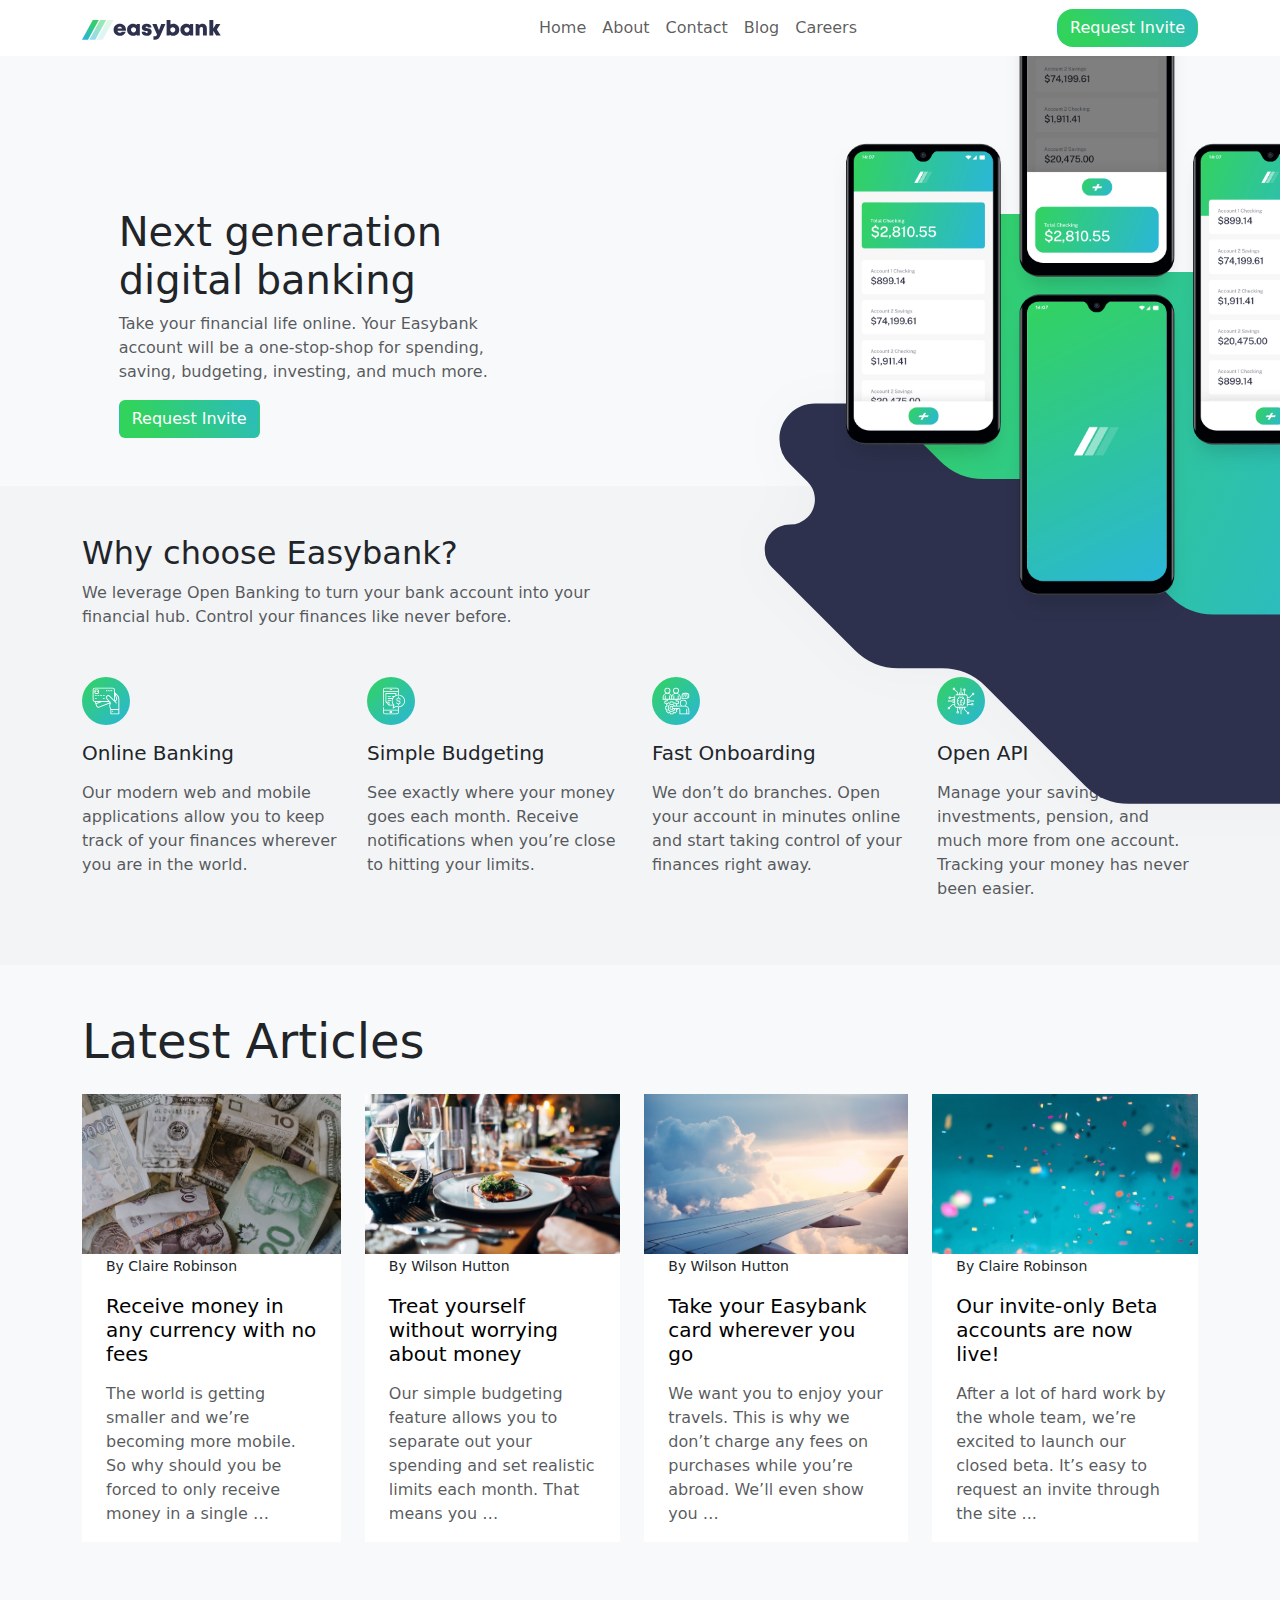
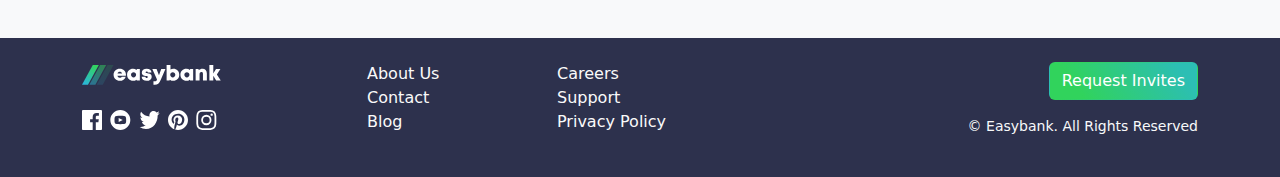
==== index.html @ a21af229 "Unnecessary items removed" ====
<!DOCTYPE html>
<html lang="en">
<head>
    <meta charset="UTF-8">
    <meta name="viewport" content="width=device-width, initial-scale=1.0">
    <title>EasyBank</title>
    <link href="https://cdn.jsdelivr.net/npm/bootstrap@5.3.3/dist/css/bootstrap.min.css" rel="stylesheet" integrity="sha384-QWTKZyjpPEjISv5WaRU9OFeRpok6YctnYmDr5pNlyT2bRjXh0JMhjY6hW+ALEwIH" crossorigin="anonymous">
    <link rel="stylesheet" href="./easybank.css">
</head>
<body class="bg-light">
    
    <nav class="navbar navbar-expand-md mb-5 bg-white fixed-top">
        <div class="container-xl">
            <a class="navbar-brand" href="#">
                <img src="./resources/images/logo.svg" alt="logo">
            </a>
            <button class="navbar-toggler" type="button" data-bs-toggle="collapse" data-bs-target="#navTitles" aria-controls="navTitles" aria-expanded="false" aria-label="Toggle navigation">
                <span class="navbar-toggler-icon"></span>
            </button>
            <div class="collapse navbar-collapse justify-content-end gap-5" id="navTitles">
                <ul class="navbar-nav me-5 pe-5 text-muted">
                    <li class="nav-item">
                        <a class="nav-link" href="#" role="button">Home</a>
                    </li>
                    <li class="nav-item">
                        <a class="nav-link" href="#" role="button">About</a>
                    </li>
                    <li class="nav-item">
                        <a class="nav-link" href="#" role="button">Contact</a>
                    </li>
                    <li class="nav-item">
                        <a class="nav-link" href="#" role="button">Blog</a>
                    </li>
                    <li class="nav-item">
                        <a class="nav-link" href="#" role="button">Careers</a>
                    </li>
                </ul>
                <button class="btn btn-md rounded-4 ms-5">Request Invite</button>
            </div>
        </div>
    </nav>

    <section id="intro">
        <div class="container-fluid">
            <div class="row justify-content-center align-items-center">
                <div class="col-12 d-md-none text-center">
                    <img src="./resources/images/bg-intro-mobile.svg" alt="intoIMG" id="mobile-intro">
                    <img src="./resources/images/image-mockups.png" alt="mockIMG" class="mockups">
                </div>
                <div class="col-8 col-md-4">
                    <h1>Next generation digital banking</h1>
                    <p class="text-muted">Take your financial life online. Your Easybank account will be a one-stop-shop for spending, saving, budgeting, investing, and much more.</p>
                    <div class="btn btn-md">Request Invite</div>
                </div>
                <div class="desktop-intro col-md-6 d-none d-md-block">
                    <img src="./resources/images/bg-intro-desktop.svg" alt="introIMG" id="desktop-intro">
                    <img src="./resources/images/image-mockups.png" alt="mockIMG" class="desktop-mockup">
                </div>
            </div>
        </div>
    </section>

    <section id="services">
        <div class="container-xl mb-5 py-5">
            <div class="sec2-title text-center text-md-start mb-5">
                <h2>Why choose Easybank?</h2>
                <p class="text-muted">We leverage Open Banking to turn your bank account into your financial hub. Control your finances like never before.</p>
            </div>
            <div class="row justify-content-center">
                <div class="col-8 col-md-3 text-center text-md-start">
                    <img src="./resources/images/icon-online.svg" alt="icon" class="Service-icons">
                    <h5 class="my-3">Online Banking</h5>
                    <p class="text-muted">Our modern web and mobile applications allow you to keep track of your finances wherever you are in the world.</p>
                </div>
                <div class="col-8 col-md-3 text-center text-md-start">
                    <img src="./resources/images/icon-budgeting.svg" alt="icon" class="Service-icons">
                    <h5 class="my-3">Simple Budgeting</h5>
                    <p class="text-muted">See exactly where your money goes each month. Receive notifications when you’re close to hitting your limits.</p>
                </div>
                <div class="col-8 col-md-3 text-center text-md-start">
                    <img src="./resources/images/icon-onboarding.svg" alt="icon" class="Service-icons">
                    <h5 class="my-3">Fast Onboarding</h5>
                    <p class="text-muted">We don’t do branches. Open your account in minutes online and start taking control of your finances right away.</p>
                </div>
                <div class="col-8 col-md-3 text-center text-md-start">
                    <img src="./resources/images/icon-api.svg" alt="icon" class="Service-icons">
                    <h5 class="my-3">Open API</h5>
                    <p class="text-muted">Manage your savings, investments, pension, and much more from one account. Tracking your money has never been easier.</p>
                </div>
            </div>
        </div>
    </section>

    <!-- <section id="Articles">
        <div class="container-xl d-grid d-md-flex">
            <div class="row justify-content-center gap-4 my-5">
                <div class="col-8 col-md-3 bg-white sec3box">
                    <div class="imgBox1"></div>
                    <small>By Claire Robinson</small>
                    <h5>Receive money in any currency with no fees</h5>
                    <p>The world is getting smaller and we’re becoming more mobile. So why should you be forced to only receive money in a single …</p>
                </div>
                <div class="col-8 col-md-3 bg-white sec3box">
                    <div class="imgBox2"></div>
                    <small>By Wilson Hutton</small>
                    <h5>Treat yourself without worrying about money</h5>
                    <p>Our simple budgeting feature allows you to separate out your spending and set realistic limits each month. That means you …</p>
                </div>
                <div class="col-8 col-md-3 bg-white sec3box">
                    <div class="imgBox3"></div>
                    <small>By Wilson Hutton</small>
                    <h5>Take your Easybank card wherever you go</h5>
                    <p>We want you to enjoy your travels. This is why we don’t charge any fees on purchases while you’re abroad. We’ll even show you …</p>
                </div>
            </div>
            <div class="row">
                <div class="col-8 col-md-10 bg-white sec3box">
                    <div class="imgBox4"></div>
                    <small>By Claire Robinson</small>
                    <h5>Our invite-only Beta accounts are now live!</h5>
                    <p>After a lot of hard work by the whole team, we’re excited to launch our closed beta. It’s easy to request an invite through the site ...</p>
                </div>
            </div>
        </div>
    </section> -->

    <section id="Articles">
        <div class="container-xl my-5 pb-5">
            <h2 class="display-5 my-4">Latest Articles</h2>
            <div class="d-grid d-md-flex justify-content-center gap-4 mx-5 mx-md-0">
                <div class="bg-white sec3box">
                    <div class="imgBox1"></div>
                    <small class="px-4">By Claire Robinson</small>
                    <h5 class="px-4 mt-3"><a href="#" class="links">Receive money in any currency with no fees</a></h5>
                    <p class="px-4 my-3 text-muted">The world is getting smaller and we’re becoming more mobile. So why should you be forced to only receive money in a single …</p>
                </div>
                <div class="bg-white sec3box">
                    <div class="imgBox2"></div>
                    <small class="px-4">By Wilson Hutton</small>
                    <h5 class="px-4 mt-3"><a href="#"class="links" >Treat yourself without worrying about money</a></h5>
                    <p class="px-4 my-3 text-muted">Our simple budgeting feature allows you to separate out your spending and set realistic limits each month. That means you …</p>
                </div>
                <div class="bg-white sec3box">
                    <div class="imgBox3"></div>
                    <small class="px-4">By Wilson Hutton</small>
                    <h5 class="px-4 mt-3"><a href="#" class="links">Take your Easybank card wherever you go</a></h5>
                    <p class="px-4 my-3 text-muted">We want you to enjoy your travels. This is why we don’t charge any fees on purchases while you’re abroad. We’ll even show you …</p>
                </div>
                <div class="bg-white sec3box">
                    <div class="imgBox4"></div>
                    <small class="px-4">By Claire Robinson</small>
                    <h5 class="px-4 mt-3"><a href="#" class="links">Our invite-only Beta accounts are now live!</a></h5>
                    <p class="px-4 my-3 text-muted">After a lot of hard work by the whole team, we’re excited to launch our closed beta. It’s easy to request an invite through the site ...</p>
                </div>
            </div>
        </div>
    </section>

    <section id="footer">
        <footer class="text-center text-md-start text-light">
            <div class="container-xl py-4 mt-5">
                <div class="row">
                    <div class="col-8 col-md-3">
                        <img src="./resources/images/logo copy.svg" alt="logo">
                        <div class="socials d-flex pt-4 gap-2 justify-content-center justify-content-md-start mb-3 mb-md-0">
                            <img src="./resources/images/icon-facebook.svg" alt="socials" class="links">
                            <img src="./resources/images/icon-youtube.svg" alt="socials" class="links">
                            <img src="./resources/images/icon-twitter.svg" alt="socials" class="links">
                            <img src="./resources/images/icon-pinterest.svg" alt="socials" class="links">
                            <img src="./resources/images/icon-instagram.svg" alt="socials" class="links">
                        </div>
                    </div>
                    <div class="col-8 col-md-2">
                        <ul class="list-unstyled">
                            <li><a href="#" class="foot-links">About Us</a></li>
                            <li><a href="#" class="foot-links">Contact</a></li>
                            <li><a href="#" class="foot-links">Blog</a></li>
                        </ul>
                    </div>
                    <div class="col-8 col-md-2">
                        <ul class="list-unstyled">
                            <li><a href="#" class="foot-links">Careers</a></li>
                            <li><a href="#" class="foot-links">Support</a></li>
                            <li><a href="#" class="foot-links">Privacy Policy</a></li>
                        </ul>
                    </div>
                    <div class="col-8 col-md-5 text-center text-md-end">
                        <div class="btn btn-md">Request Invites</div>
                        <p class="small pt-3">© Easybank. All Rights Reserved</p>
                    </div>
                </div>
            </div>
        </footer>
    </section>
</body>
</html>
---- easybank.css ----
* {
    margin: 0;
    padding: 0;
    box-sizing: border-box;
}

#desktop-intro {
    max-width: 49rem;
    position: absolute;
    bottom: 3rem;
    left: 45rem;
}

.desktop-mockup {
    position: relative;
    max-width: 33rem;
    left: 18rem;
    bottom: 1.5rem;
}

/* #mobile-intro {
    width: 45rem;
} */

.sec2-title {
    width: 35rem;
}

#services {
    background-color: hsl(220, 16%, 96%);
    margin-top: -10rem;
}

.Service-icons {
    width: 3rem;
}

.imgBox1 {
    background-image: url(./resources/images/image-currency.jpg);
    background-position: fixed;
    background-size: cover;
    height: 10rem;
}

.imgBox2 {
    background-image: url(./resources/images/image-restaurant.jpg);
    background-position: fixed;
    background-size: cover;
    height: 10rem;
}

.imgBox3 {
    background-image: url(./resources/images/image-plane.jpg);
    background-position: fixed;
    background-size: cover;
    height: 10rem;
}

.imgBox4 {
    background-image: url(./resources/images/image-confetti.jpg);
    background-position: fixed;
    background-size: cover;
    height: 10rem;
}

#footer {
    background-color: hsl(233, 26%, 24%);
}

.btn {
    background: rgb(49,211,92);
    background: linear-gradient(52deg, rgba(49,211,92,1) 20%, rgba(44,190,180,1) 88%);
    color: white;
}

.btn:hover {
    color: white;
    opacity: 60%;
}

a {
    text-decoration: none;
}

.links {
    color: black;
}

.foot-links {
    color: hsl(0, 0%, 98%);
}

.links:hover, .foot-links:hover {
    color:rgb(49,211,92);
    color: linear-gradient(52deg, rgba(49,211,92,1) 20%, rgba(44,190,180,1) 88%);
}

.nav-link:hover {
    color: black;
    border-bottom: 3px solid rgb(49,211,92);
    padding-bottom: 0.8rem;
    margin-bottom: -3rem;
}

/* Dark Blue: hsl(233, 26%, 24%)
- Lime Green: hsl(136, 65%, 51%)
- Bright Cyan: hsl(192, 70%, 51%)

### Neutral

- Grayish Blue: hsl(233, 8%, 62%)
- Light Grayish Blue: hsl(220, 16%, 96%)
- Very Light Gray: hsl(0, 0%, 98%)
- White: hsl(0, 0%, 100%) */
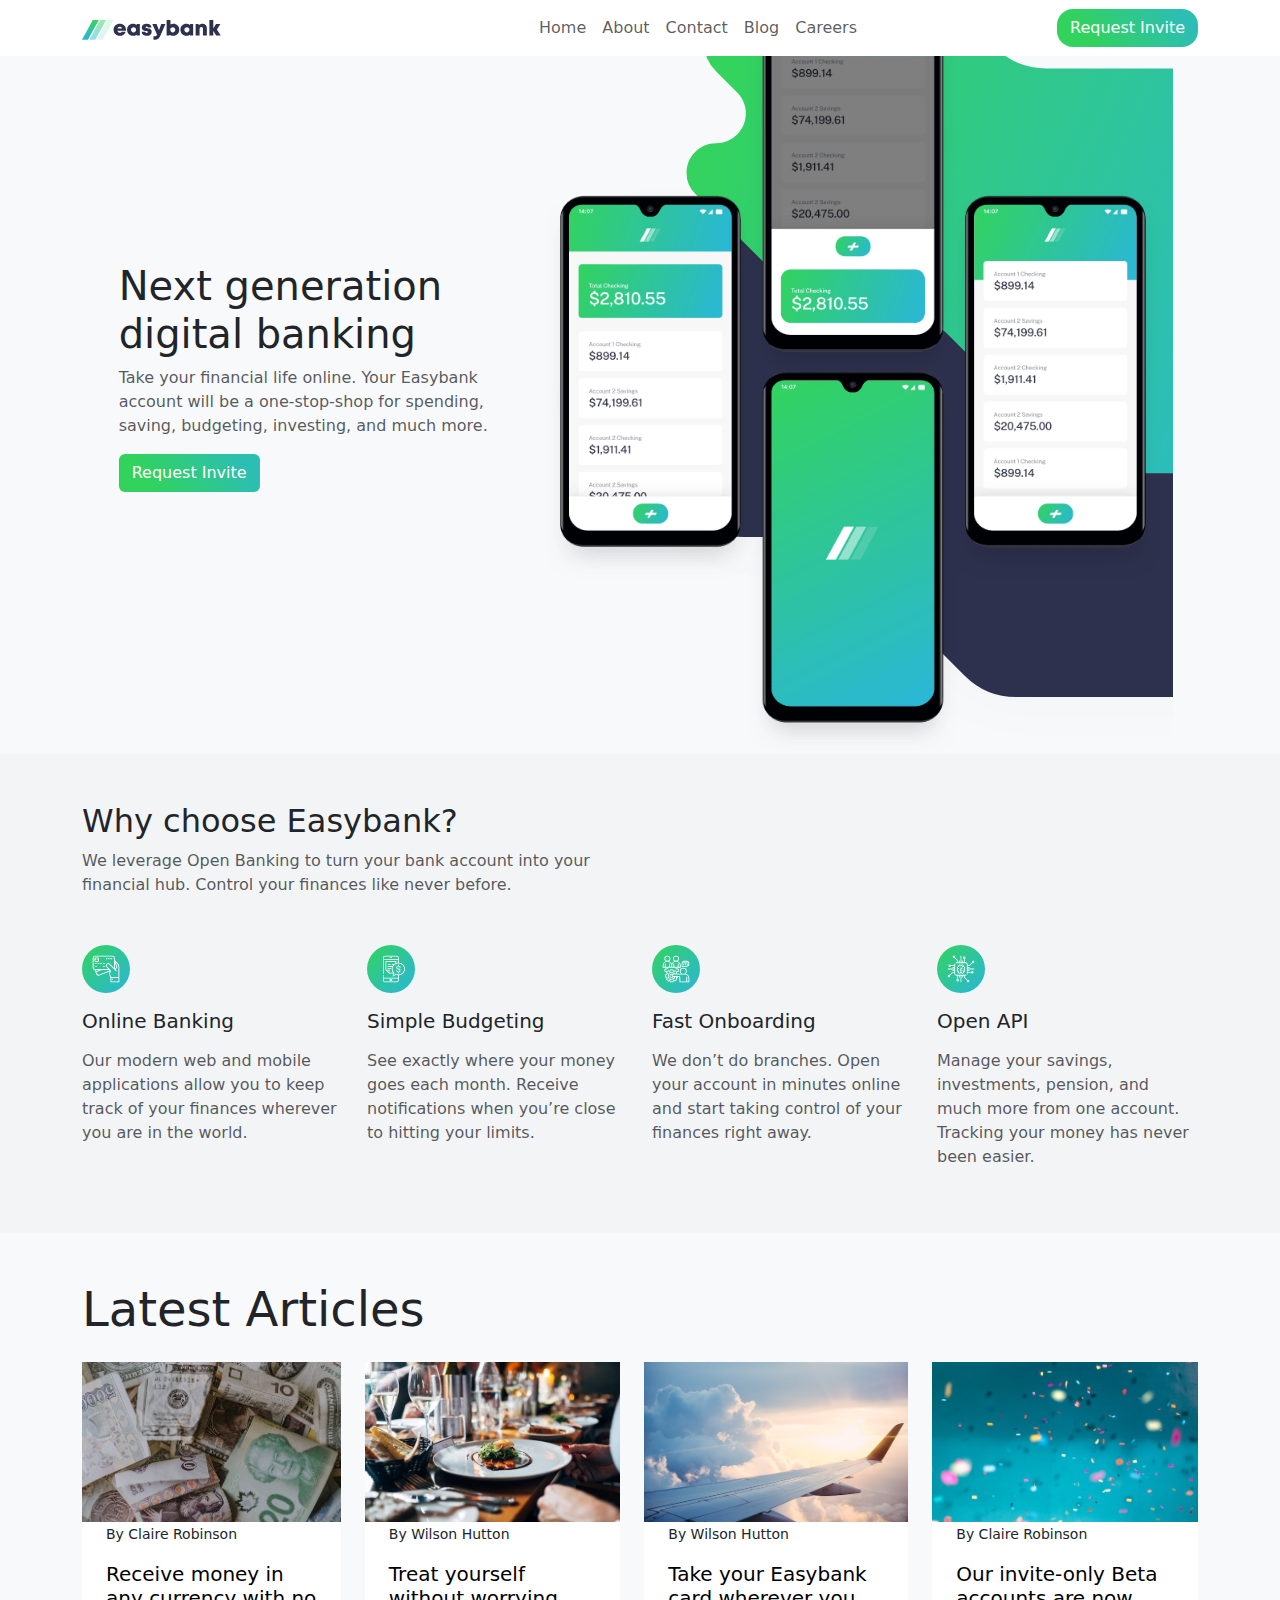
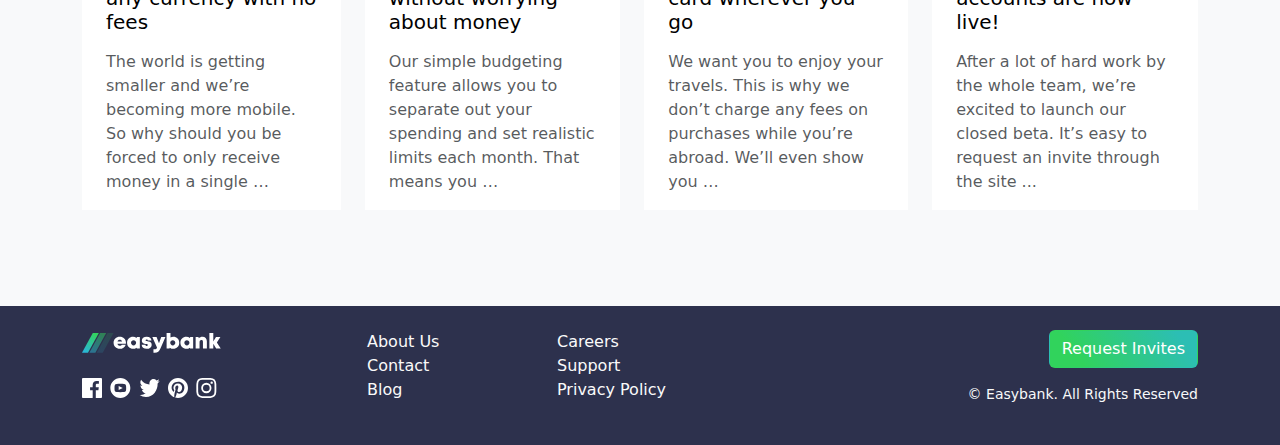
==== commit 4e3cc4ab: "Further adjustments on intro images" ====
--- a/index.html
+++ b/index.html
@@ -43,17 +43,17 @@
     <section id="intro">
         <div class="container-fluid">
             <div class="row justify-content-center align-items-center">
-                <div class="col-12 d-md-none text-center">
+                <div class="col-12 d-lg-none text-center">
                     <img src="./resources/images/bg-intro-mobile.svg" alt="intoIMG" id="mobile-intro">
-                    <img src="./resources/images/image-mockups.png" alt="mockIMG" class="mockups">
+                    <img src="./resources/images/image-mockups.png" alt="mockIMG" class="mobile-mockup">
                 </div>
-                <div class="col-8 col-md-4">
+                <div class="col-8 col-lg-4">
                     <h1>Next generation digital banking</h1>
                     <p class="text-muted">Take your financial life online. Your Easybank account will be a one-stop-shop for spending, saving, budgeting, investing, and much more.</p>
                     <div class="btn btn-md">Request Invite</div>
                 </div>
-                <div class="desktop-intro col-md-6 d-none d-md-block">
-                    <img src="./resources/images/bg-intro-desktop.svg" alt="introIMG" id="desktop-intro">
+                <div class="desktop-intro col-lg-6 d-none d-lg-block">
+                    <!-- <img src="./resources/images/bg-intro-desktop.svg" alt="introIMG" id="desktop-intro"> -->
                     <img src="./resources/images/image-mockups.png" alt="mockIMG" class="desktop-mockup">
                 </div>
             </div>
--- a/easybank.css
+++ b/easybank.css
@@ -4,23 +4,29 @@
     box-sizing: border-box;
 }
 
-#desktop-intro {
-    max-width: 49rem;
-    position: absolute;
-    bottom: 3rem;
-    left: 45rem;
+.desktop-intro {
+    background-image: url(./resources/images/bg-intro-desktop.svg);
+    background-size: cover;
 }
 
 .desktop-mockup {
+    width: 100%;
+    height: auto;
     position: relative;
-    max-width: 33rem;
-    left: 18rem;
-    bottom: 1.5rem;
+    /* bottom: 10rem; */
 }
 
-/* #mobile-intro {
-    width: 45rem;
-} */
+#mobile-intro {
+    width: 100%;
+    height: auto;
+}
+
+.mobile-mockup {
+    width: 100%;
+    height: auto;
+    position: relative;
+    bottom: 41rem;
+}
 
 .sec2-title {
     width: 35rem;
@@ -28,7 +34,7 @@
 
 #services {
     background-color: hsl(220, 16%, 96%);
-    margin-top: -10rem;
+    /* margin-top: -10rem; */
 }
 
 .Service-icons {
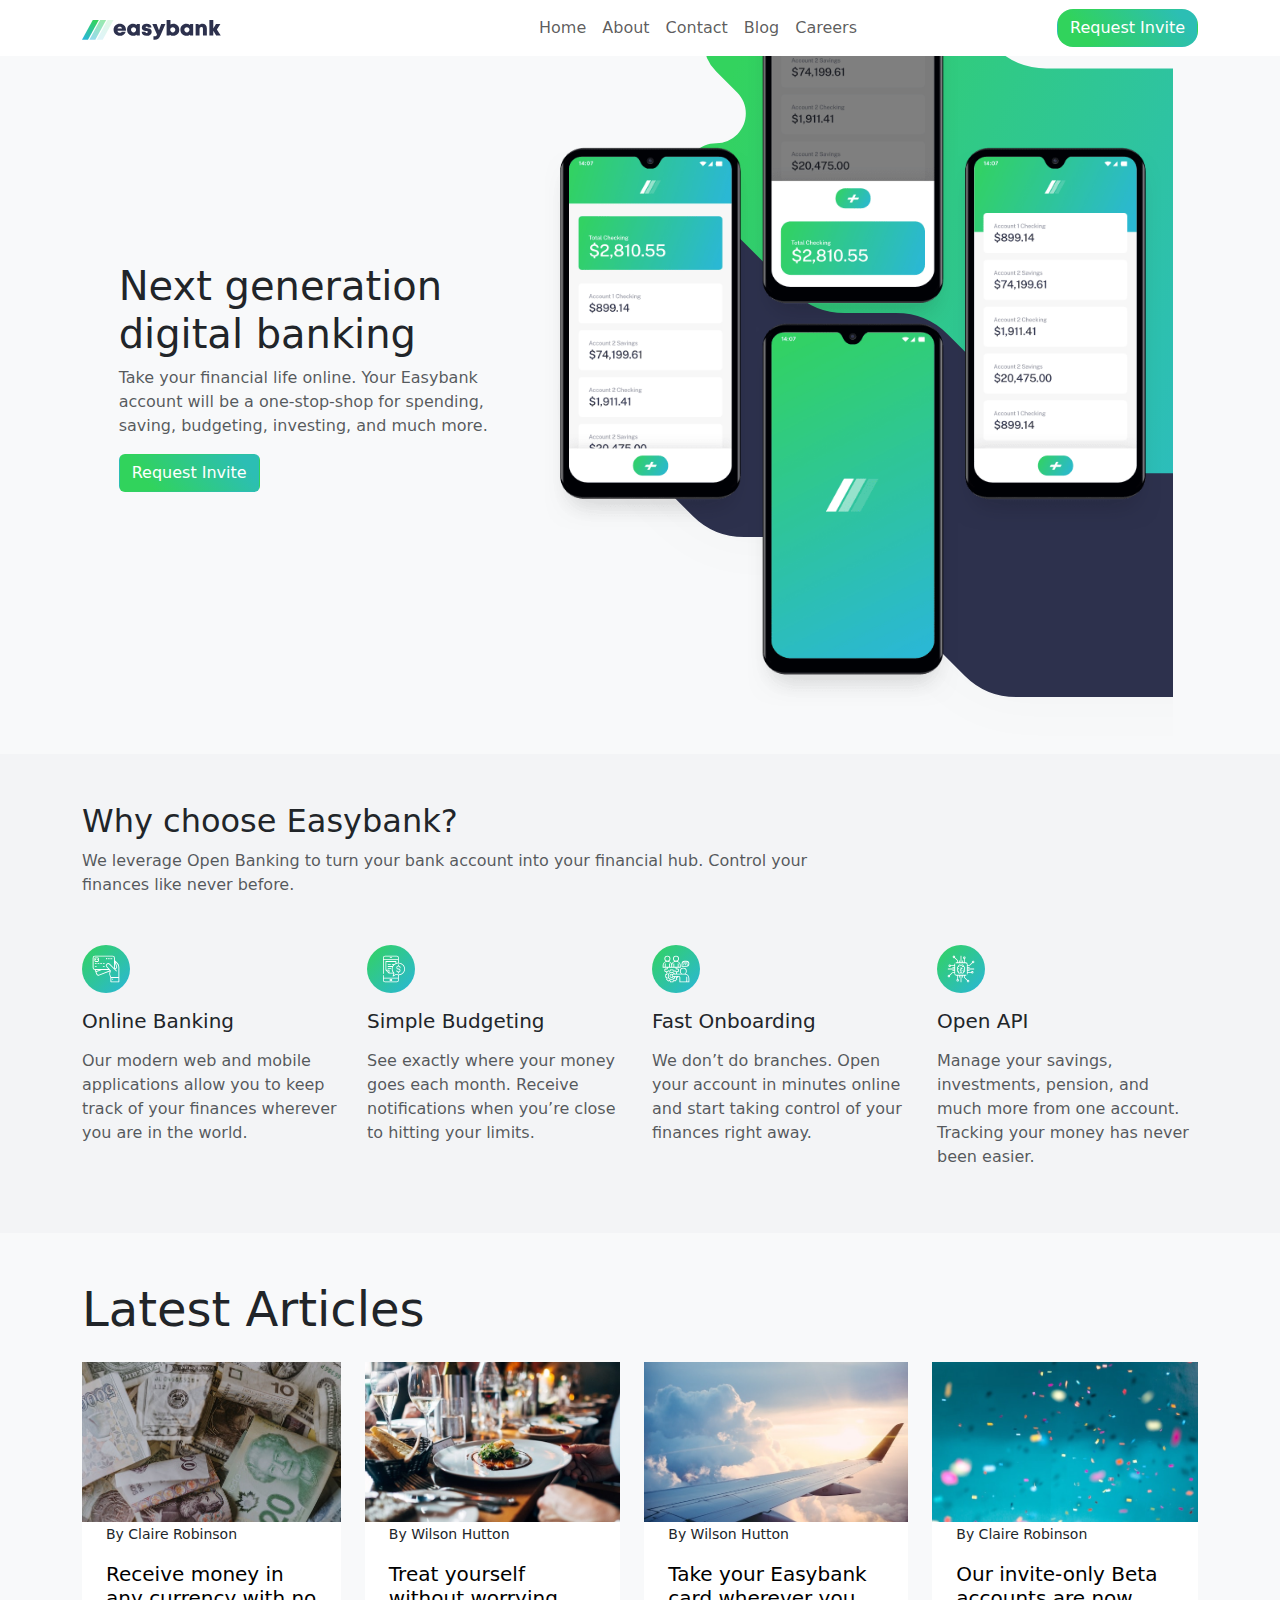
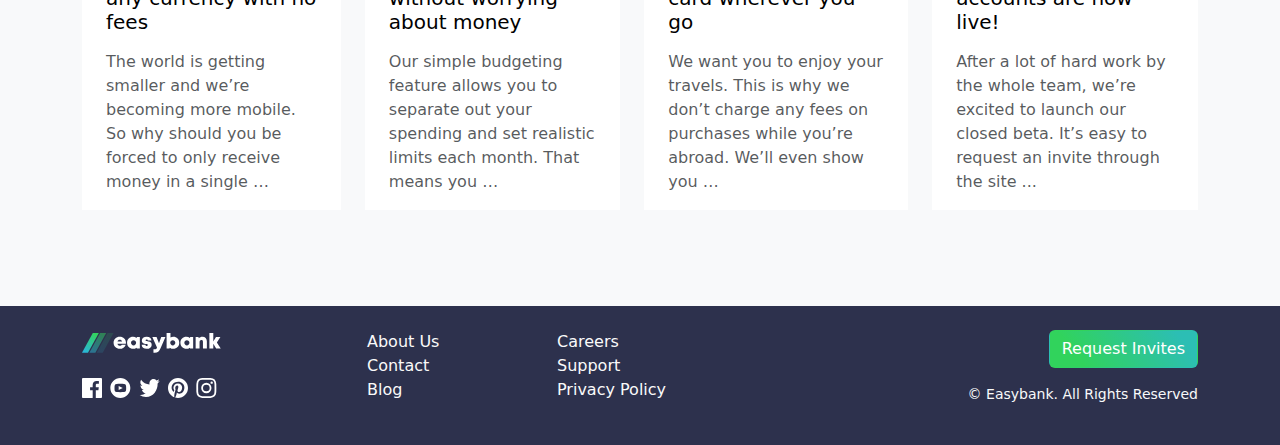
==== commit f1a1be8a: "Intro images fixed and rightly positioned" ====
--- a/index.html
+++ b/index.html
@@ -43,16 +43,16 @@
     <section id="intro">
         <div class="container-fluid">
             <div class="row justify-content-center align-items-center">
-                <div class="col-12 d-lg-none text-center">
-                    <img src="./resources/images/bg-intro-mobile.svg" alt="intoIMG" id="mobile-intro">
+                <div class="col-12 mobile-intro d-md-none text-center">
+                    <!-- <img src="./resources/images/bg-intro-mobile.svg" alt="intoIMG" id="mobile-intro"> -->
                     <img src="./resources/images/image-mockups.png" alt="mockIMG" class="mobile-mockup">
                 </div>
-                <div class="col-8 col-lg-4">
+                <div class="col-8 col-md-4 text-center text-md-start">
                     <h1>Next generation digital banking</h1>
                     <p class="text-muted">Take your financial life online. Your Easybank account will be a one-stop-shop for spending, saving, budgeting, investing, and much more.</p>
                     <div class="btn btn-md">Request Invite</div>
                 </div>
-                <div class="desktop-intro col-lg-6 d-none d-lg-block">
+                <div class="desktop-intro col-md-6 d-none d-md-block">
                     <!-- <img src="./resources/images/bg-intro-desktop.svg" alt="introIMG" id="desktop-intro"> -->
                     <img src="./resources/images/image-mockups.png" alt="mockIMG" class="desktop-mockup">
                 </div>
@@ -62,9 +62,13 @@
 
     <section id="services">
         <div class="container-xl mb-5 py-5">
-            <div class="sec2-title text-center text-md-start mb-5">
-                <h2>Why choose Easybank?</h2>
-                <p class="text-muted">We leverage Open Banking to turn your bank account into your financial hub. Control your finances like never before.</p>
+            <div class="row justify-content-center justify-content-md-start">
+                <div class="col-8">
+                    <div class="sec2-title text-center text-md-start mb-5">
+                        <h2>Why choose Easybank?</h2>
+                        <p class="text-muted">We leverage Open Banking to turn your bank account into your financial hub. Control your finances like never before.</p>
+                    </div>
+                </div>
             </div>
             <div class="row justify-content-center">
                 <div class="col-8 col-md-3 text-center text-md-start">
--- a/easybank.css
+++ b/easybank.css
@@ -13,24 +13,24 @@
     width: 100%;
     height: auto;
     position: relative;
-    /* bottom: 10rem; */
+    bottom: 3rem;
 }
 
-#mobile-intro {
-    width: 100%;
-    height: auto;
+.mobile-intro {
+    background-image: url(./resources/images/bg-intro-mobile.svg);
+    background-size: cover;
 }
 
 .mobile-mockup {
     width: 100%;
     height: auto;
     position: relative;
-    bottom: 41rem;
+    bottom: 7rem;
 }
 
-.sec2-title {
+/* .sec2-title {
     width: 35rem;
-}
+} */
 
 #services {
     background-color: hsl(220, 16%, 96%);
